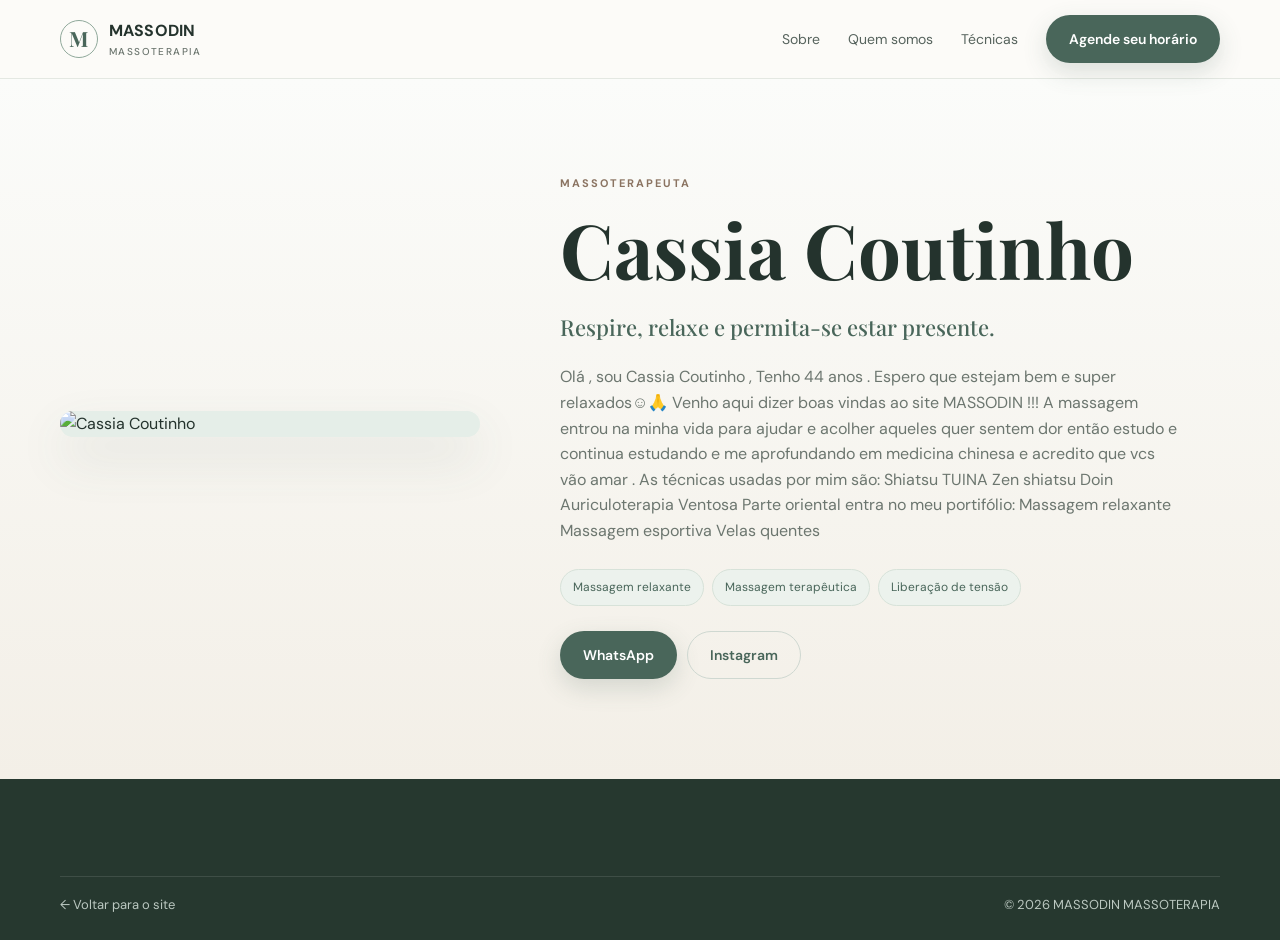
==== profissional-cassia.html @ b50b1c1b "atualição d etodos os alunos" ====
<!DOCTYPE html>
<html lang="pt-BR">

<head>
    <meta charset="UTF-8">
    <meta name="viewport" content="width=device-width, initial-scale=1.0">
    <title>Cassia Coutinho | MASSODIN</title>
    <link rel="preconnect" href="https://fonts.googleapis.com">
    <link rel="preconnect" href="https://fonts.gstatic.com" crossorigin>
    <link
        href="https://fonts.googleapis.com/css2?family=DM+Sans:wght@400;500;600;700&family=Playfair+Display:wght@500;600&display=swap"
        rel="stylesheet">
    <link rel="stylesheet" href="styles.css">
</head>

<body>
    <header class="site-header">
        <div class="container nav-wrap"><a class="logo" href="index.html"><span class="logo-mark">M</span><span>MASSODIN
                    <small>Massoterapia</small></span></a>
            <nav class="main-nav"><a href="index.html#sobre">Sobre</a><a href="index.html#profissionais">Quem
                    somos</a><a href="index.html#tecnicas">Técnicas</a><a class="btn btn-primary"
                    href="https://wa.me/5500000000000" target="_blank">Agende seu horário</a></nav>
        </div>
    </header>
    <main>
        <section class="profile-hero">
            <div class="container profile-detail"><img src="assets/IMG/Cassia Coutinho.jpeg" alt="Cassia Coutinho">
                <div><span class="eyebrow">Massoterapeuta</span>
                    <h1>Cassia Coutinho</h1>
                    <p class="lead">Respire, relaxe e permita-se estar presente.</p>
                    <p> Olá , sou Cassia Coutinho , Tenho 44 anos . Espero que estejam bem e super relaxados☺️🙏 
Venho aqui dizer boas vindas ao site MASSODIN !!! 
A massagem entrou na minha vida para ajudar e acolher aqueles quer sentem dor então estudo e continua estudando e me aprofundando em medicina chinesa e acredito que vcs vão amar .
As técnicas usadas por mim são:
Shiatsu 
TUINA 
Zen shiatsu 
Doin 
Auriculoterapia 
Ventosa 
Parte oriental entra no meu portifólio: 
Massagem relaxante 
Massagem esportiva 
Velas quentes </p>
                    <div class="specialties"><span>Massagem relaxante</span><span>Massagem
                            terapêutica</span><span>Liberação de tensão</span></div>
                    <div class="profile-actions"><a class="btn btn-primary"
                            href="https://wa.me/5567998905005?text=Ol%C3%A1%20Mariana!%20Gostaria%20de%20agendar%20um%20hor%C3%A1rio."
                            target="_blank">WhatsApp</a><a class="btn btn-ghost" href="https://www.instagram.com/susana.sonoda/"
                            target="_blank">Instagram</a></div>
                </div>
            </div>
        </section>
    </main>
    <footer class="footer">
        <div class="container footer-bottom"><a href="index.html">← Voltar para o site</a><span>© 2026 MASSODIN
                MASSOTERAPIA</span></div>
    </footer>
</body>

</html>
---- styles.css ----
:root {
    --sage: #8fa89a;
    --deep: #49665a;
    --cream: #f4f0e8;
    --paper: #fcfbf8;
    --brown: #8b7462;
    --ink: #24332d;
    --muted: #6c766f;
    --line: #dfe4de;
    --white: #fff;
    --shadow: 0 22px 50px rgba(73, 102, 90, .12)
}

* {
    box-sizing: border-box
}

html {
    scroll-behavior: smooth
}

body {
    margin: 0;
    background: var(--paper);
    color: var(--ink);
    font-family: 'DM Sans', sans-serif;
    line-height: 1.6
}

a {
    text-decoration: none;
    color: inherit
}

img {
    display: block;
    max-width: 100%
}

.container {
    width: min(1160px, calc(100% - 40px));
    margin: auto
}

.site-header {
    position: sticky;
    top: 0;
    z-index: 20;
    background: rgba(252, 251, 248, .92);
    backdrop-filter: blur(14px);
    border-bottom: 1px solid rgba(223, 228, 222, .8)
}

.nav-wrap {
    min-height: 78px;
    display: flex;
    align-items: center;
    justify-content: space-between;
    gap: 24px
}

.logo {
    display: flex;
    align-items: center;
    gap: 11px;
    font-weight: 700;
    letter-spacing: .01em
}

.logo small {
    display: block;
    font-weight: 500;
    font-size: 10px;
    letter-spacing: .14em;
    text-transform: uppercase;
    color: var(--muted)
}

.logo-mark {
    width: 38px;
    height: 38px;
    border: 1px solid var(--sage);
    border-radius: 50%;
    display: grid;
    place-items: center;
    font-family: 'Playfair Display', serif;
    color: var(--deep);
    font-size: 21px
}

.main-nav {
    display: flex;
    align-items: center;
    gap: 28px;
    font-size: 14px
}

.main-nav>a:not(.btn) {
    color: #56635d
}

.main-nav>a:not(.btn):hover {
    color: var(--deep)
}

.btn {
    display: inline-flex;
    align-items: center;
    justify-content: center;
    min-height: 48px;
    padding: 0 22px;
    border-radius: 999px;
    font-weight: 600;
    font-size: 14px;
    transition: .25s ease;
    border: 1px solid transparent
}

.btn-primary {
    background: var(--deep);
    color: white;
    box-shadow: 0 9px 24px rgba(73, 102, 90, .19)
}

.btn-primary:hover {
    transform: translateY(-2px);
    background: #3f5a4f
}

.btn-ghost {
    border-color: #cfd8d1;
    color: var(--deep);
    background: transparent
}

.btn-ghost:hover {
    border-color: var(--sage);
    background: #f6f8f5
}

.btn-light {
    background: #fff;
    color: var(--deep)
}

.menu-toggle {
    display: none;
    border: 0;
    background: none;
    font-size: 25px;
    color: var(--deep)
}

.hero {
    position: relative;
    overflow: hidden;
    padding: 86px 0 82px;
    background: linear-gradient(180deg, #fbfcfa 0%, #f7f7f2 100%)
}

.hero-grid {
    display: grid;
    grid-template-columns: 1fr .92fr;
    gap: 65px;
    align-items: center;
    position: relative;
    z-index: 2
}

.eyebrow {
    text-transform: uppercase;
    letter-spacing: .18em;
    font-size: 11px;
    font-weight: 700;
    color: var(--brown)
}

h1,
h2,
h3 {
    font-family: 'Playfair Display', serif;
    line-height: 1.08;
    margin: 0
}

.hero h1 {
    font-size: clamp(54px, 7vw, 83px);
    margin: 18px 0 22px;
    letter-spacing: -.035em
}

.hero h1 em {
    color: var(--deep);
    font-weight: 500
}

.hero-copy>p {
    max-width: 570px;
    font-size: 18px;
    color: var(--muted);
    margin: 0
}

.hero-actions {
    display: flex;
    flex-wrap: wrap;
    gap: 12px;
    margin: 30px 0
}

.hero-highlights {
    display: flex;
    gap: 20px;
    flex-wrap: wrap;
    color: #66726c;
    font-size: 12px
}

.hero-visual {
    position: relative
}

.image-card {
    border-radius: 30px;
    overflow: hidden;
    box-shadow: var(--shadow)
}

.hero-image {
    background: var(--cream);
    padding: 18px
}

.hero-image img {
    border-radius: 22px;
    width: 100%;
    height: auto
}

.floating-card {
    position: absolute;
    right: -18px;
    bottom: 26px;
    background: rgba(255, 255, 255, .94);
    border: 1px solid rgba(255, 255, 255, .8);
    border-radius: 18px;
    padding: 15px 18px;
    box-shadow: 0 18px 35px rgba(0, 0, 0, .08);
    display: flex;
    flex-direction: column
}

.floating-card strong {
    font-family: 'Playfair Display', serif;
    font-size: 19px
}

.floating-card span {
    font-size: 12px;
    color: var(--muted)
}

.hero-shape {
    position: absolute;
    border-radius: 50%;
    filter: blur(.2px);
    opacity: .4
}

.hero-shape-one {
    width: 320px;
    height: 320px;
    background: #e4eee8;
    right: -120px;
    top: -90px
}

.hero-shape-two {
    width: 220px;
    height: 220px;
    background: #efe4d9;
    left: -90px;
    bottom: -120px
}

.section {
    padding: 100px 0
}

.section-soft {
    background: var(--cream)
}

.about-grid {
    display: grid;
    grid-template-columns: .94fr 1fr;
    gap: 75px;
    align-items: center
}

.about-visual {
    position: relative;
    padding-right: 38px
}

.about-image {
    width: 100%;
    border-radius: 28px;
    box-shadow: var(--shadow)
}

.about-badge {
    position: absolute;
    right: 0;
    bottom: 25px;
    background: var(--paper);
    border: 1px solid var(--line);
    box-shadow: 0 18px 32px rgba(0, 0, 0, .07);
    border-radius: 18px;
    padding: 17px 20px;
    display: flex;
    flex-direction: column
}

.about-badge strong {
    font-size: 24px;
    font-family: 'Playfair Display', serif;
    color: var(--deep)
}

.about-badge span {
    font-size: 12px;
    color: var(--muted)
}

.about-copy h2,
.section-heading h2,
.cta-box h2 {
    font-size: clamp(40px, 5vw, 58px);
    margin: 14px 0 22px;
    letter-spacing: -.025em
}

.about-copy p {
    color: var(--muted);
    max-width: 590px
}

.stats {
    display: flex;
    gap: 42px;
    margin-top: 30px;
    padding-top: 23px;
    border-top: 1px solid #d8ddd7
}

.stats div {
    display: flex;
    flex-direction: column
}

.stats strong {
    font-family: 'Playfair Display', serif;
    font-size: 31px;
    color: var(--deep)
}

.stats span {
    font-size: 12px;
    color: var(--muted)
}

.section-heading {
    display: flex;
    align-items: flex-end;
    justify-content: space-between;
    gap: 35px;
    margin-bottom: 46px
}

.section-heading>p {
    max-width: 400px;
    color: var(--muted);
    margin: 0
}

.team-grid {
    display: grid;
    grid-template-columns: repeat(3, 1fr);
    gap: 24px
}

.profile-card {
    background: #fff;
    border: 1px solid var(--line);
    border-radius: 24px;
    overflow: hidden;
    transition: .25s ease
}

.profile-card:hover {
    transform: translateY(-5px);
    box-shadow: 0 18px 40px rgba(73, 102, 90, .1)
}

.profile-card>img {
    width: 100%;
    aspect-ratio: 1/1;
    object-fit: cover
}

.profile-info {
    padding: 22px
}

.tag {
    font-size: 10px;
    text-transform: uppercase;
    letter-spacing: .15em;
    color: var(--brown);
    font-weight: 700
}

.profile-info h3 {
    font-size: 28px;
    margin: 7px 0
}

.profile-info p {
    margin: 0 0 16px;
    color: var(--muted);
    font-size: 14px
}

.text-link {
    font-size: 13px;
    font-weight: 700;
    color: var(--deep)
}

.text-link span {
    display: inline-block;
    margin-left: 6px;
    transition: .2s
}

.text-link:hover span {
    transform: translateX(3px)
}

.techniques-grid {
    display: grid;
    grid-template-columns: repeat(3, 1fr);
    gap: 18px
}

.tech-card {
    background: #fff;
    border: 1px solid var(--line);
    border-radius: 22px;
    overflow: hidden
}

.tech-card img {
    width: 100%;
    aspect-ratio: 1.45/1;
    object-fit: cover
}

.tech-card div {
    padding: 20px 21px 23px
}

.tech-card h3 {
    font-size: 25px
}

.tech-card p {
    color: var(--muted);
    font-size: 13px;
    margin-bottom: 0
}

.cta-section {
    padding: 40px 0 70px
}

.cta-box {
    background: var(--deep);
    color: white;
    border-radius: 28px;
    padding: 52px 58px;
    display: flex;
    align-items: center;
    justify-content: space-between;
    gap: 28px;
    overflow: hidden;
    position: relative
}

.cta-box:after {
    content: '';
    position: absolute;
    width: 260px;
    height: 260px;
    border-radius: 50%;
    background: rgba(255, 255, 255, .06);
    right: -70px;
    top: -100px
}

.cta-box h2 {
    margin-bottom: 10px
}

.cta-box p {
    margin: 0;
    color: #dce6df;
    max-width: 560px
}

.footer {
    background: #26382f;
    color: #ecf2ed;
    padding: 55px 0 24px
}

.footer-grid {
    display: grid;
    grid-template-columns: 1.7fr 1fr 1fr;
    gap: 50px
}

.footer p,
.footer span,
.footer a {
    color: #bbc8c1;
    font-size: 13px
}

.footer h4 {
    font-size: 12px;
    text-transform: uppercase;
    letter-spacing: .15em;
    margin: 0 0 12px;
    color: #eff5f0
}

.footer-grid>div {
    display: flex;
    flex-direction: column;
    gap: 8px
}

.footer-logo {
    color: white;
    margin-bottom: 8px
}

.footer-logo .logo-mark {
    color: white;
    border-color: #91ac9f
}

.footer-logo small {
    color: #bbc8c1
}

.footer-bottom {
    border-top: 1px solid rgba(255, 255, 255, .11);
    margin-top: 42px;
    padding-top: 18px;
    display: flex;
    justify-content: space-between;
    gap: 20px
}

.profile-hero {
    padding: 90px 0 100px;
    background: linear-gradient(180deg, #fbfcfa, #f3efe7)
}

.profile-detail {
    display: grid;
    grid-template-columns: 420px 1fr;
    gap: 80px;
    align-items: center
}

.profile-detail>img {
    width: 100%;
    border-radius: 28px;
    box-shadow: var(--shadow);
    background: #e5eee8
}

.profile-detail h1 {
    font-size: clamp(54px, 7vw, 76px);
    margin: 13px 0
}

.lead {
    font: 500 22px/1.4 'Playfair Display', serif;
    color: var(--deep);
    max-width: 590px
}

.profile-detail p:not(.lead) {
    color: var(--muted);
    max-width: 620px
}

.specialties {
    display: flex;
    flex-wrap: wrap;
    gap: 8px;
    margin: 25px 0
}

.specialties span {
    padding: 8px 12px;
    border-radius: 999px;
    background: #ecf2ed;
    border: 1px solid #d7e2d9;
    color: var(--deep);
    font-size: 12px
}

.profile-actions {
    display: flex;
    gap: 10px;
    margin-top: 25px
}

@media (max-width:950px) {
    .main-nav {
        gap: 18px
    }

    .hero-grid {
        gap: 35px
    }

    .about-grid,
    .profile-detail {
        grid-template-columns: 1fr;
        gap: 45px
    }

    .profile-detail>img {
        max-width: 460px
    }

    .team-grid,
    .techniques-grid {
        grid-template-columns: repeat(2, 1fr)
    }

    .footer-grid {
        grid-template-columns: 1fr 1fr
    }
}

@media (max-width:760px) {
    .container {
        width: min(100% - 28px, 1160px)
    }

    .nav-wrap {
        min-height: 70px
    }

    .menu-toggle {
        display: block
    }

    .main-nav {
        display: none;
        position: absolute;
        left: 14px;
        right: 14px;
        top: 70px;
        background: white;
        border: 1px solid var(--line);
        border-radius: 18px;
        padding: 16px;
        box-shadow: 0 16px 40px rgba(0, 0, 0, .08);
        flex-direction: column;
        align-items: stretch
    }

    .site-header.open .main-nav {
        display: flex
    }

    .main-nav .btn {
        text-align: center
    }

    .hero {
        padding: 60px 0
    }

    .hero-grid {
        grid-template-columns: 1fr
    }

    .hero h1 {
        font-size: 54px
    }

    .hero-visual {
        max-width: 560px;
        margin: auto
    }

    .floating-card {
        right: 7px
    }

    .section {
        padding: 72px 0
    }

    .section-heading {
        display: block;
        margin-bottom: 30px
    }

    .section-heading>p {
        margin-top: 16px
    }

    .team-grid,
    .techniques-grid,
    .footer-grid {
        grid-template-columns: 1fr
    }

    .stats {
        gap: 24px
    }

    .cta-section {
        padding: 20px 0 55px
    }

    .cta-box {
        padding: 36px 28px;
        display: block
    }

    .cta-box .btn {
        margin-top: 24px
    }

    .footer-bottom {
        display: block
    }

    .footer-bottom span {
        display: block;
        margin-top: 8px
    }

    .about-visual {
        padding-right: 20px
    }
}
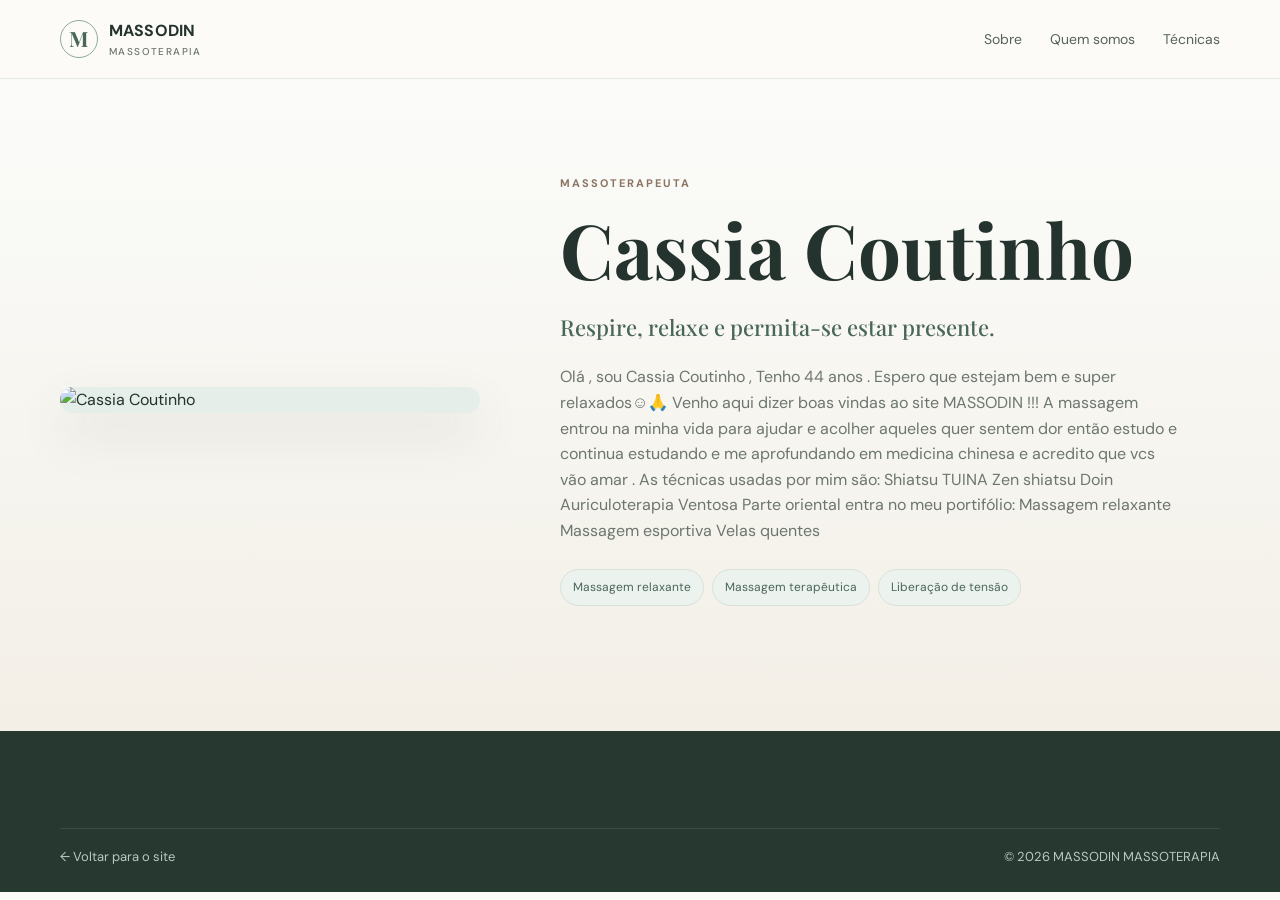
==== commit 20808027: "inserindo técnicas" ====
--- a/profissional-cassia.html
+++ b/profissional-cassia.html
@@ -18,8 +18,7 @@
         <div class="container nav-wrap"><a class="logo" href="index.html"><span class="logo-mark">M</span><span>MASSODIN
                     <small>Massoterapia</small></span></a>
             <nav class="main-nav"><a href="index.html#sobre">Sobre</a><a href="index.html#profissionais">Quem
-                    somos</a><a href="index.html#tecnicas">Técnicas</a><a class="btn btn-primary"
-                    href="https://wa.me/5500000000000" target="_blank">Agende seu horário</a></nav>
+                    somos</a><a href="index.html#tecnicas">Técnicas</a></nav>
         </div>
     </header>
     <main>
@@ -44,10 +43,10 @@
 Velas quentes </p>
                     <div class="specialties"><span>Massagem relaxante</span><span>Massagem
                             terapêutica</span><span>Liberação de tensão</span></div>
-                    <div class="profile-actions"><a class="btn btn-primary"
+                    <!-- <div class="profile-actions"><a class="btn btn-primary"
                             href="https://wa.me/5567998905005?text=Ol%C3%A1%20Mariana!%20Gostaria%20de%20agendar%20um%20hor%C3%A1rio."
                             target="_blank">WhatsApp</a><a class="btn btn-ghost" href="https://www.instagram.com/susana.sonoda/"
-                            target="_blank">Instagram</a></div>
+                            target="_blank">Instagram</a></div> -->
                 </div>
             </div>
         </section>
